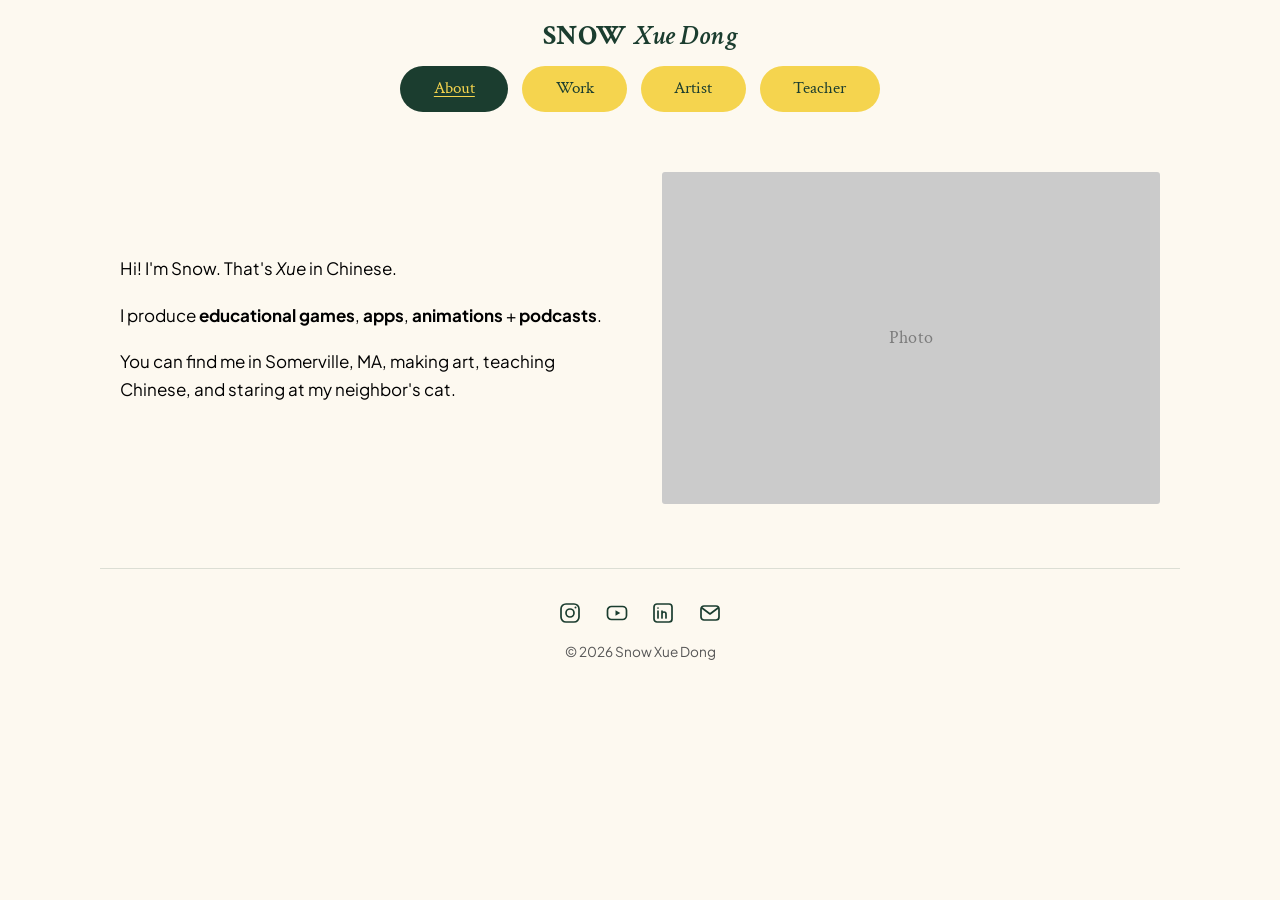
==== index.html @ c08f975c "Update index.html" ====
<!DOCTYPE html>
<html lang="en">
<head>
<meta charset="UTF-8">
<meta name="viewport" content="width=device-width, initial-scale=1.0">
<title>Snow Xue Dong — Producer</title>
<meta name="description" content="Snow Xue Dong — producer of educational games, animations, and podcasts for learners of all ages.">
<meta property="og:title" content="Snow Xue Dong — Producer">
<meta property="og:description" content="Snow Xue Dong — producer of educational games, animations, and podcasts for learners of all ages.">
<meta property="og:type" content="website">
<link rel="icon" href="assets/favicon.svg" type="image/svg+xml">
<link rel="preconnect" href="https://fonts.googleapis.com">
<link rel="preconnect" href="https://fonts.gstatic.com" crossorigin>
<link href="https://fonts.googleapis.com/css2?family=Crimson+Text:ital,wght@0,400;0,600;0,700;1,400;1,600;1,700&family=Plus+Jakarta+Sans:wght@400;500;600;700&display=swap" rel="stylesheet">
<link rel="stylesheet" href="assets/styles.css">
</head>
<body>

<header class="site-header" id="header">
  <a class="logo" href="index.html"><span class="logo-snow">SNOW</span> <span class="logo-name">Xue Dong</span></a>
  <nav class="nav">
    <a class="nav-btn" href="index.html">About</a>
    <a class="nav-btn" href="work.html">Work</a>
    <a class="nav-btn" href="artist.html">Artist</a>
    <a class="nav-btn" href="teacher.html">Teacher</a>
  </nav>
</header>

<main>
      <!-- This is the About page. Edit your bio text and swap the photo/LinkedIn placeholders. Full guide: README.md -->

    <div class="about-grid">
      <div class="about-bio">
        <p class="reveal">Hi! I'm Snow. That's <em>Xue</em> in Chinese.</p>
        <p class="reveal">I produce <strong>educational games</strong>, <strong>apps</strong>, <strong>animations</strong> + <strong>podcasts</strong>.</p>
        <p class="reveal">You can find me in Somerville, MA, making art, teaching Chinese, and staring at my neighbor's cat.</p>
      </div>
      <div class="reveal"><div class="ph ph-3x2"><span>Photo</span></div></div>
    </div>
</main>

<footer class="footer">
  <div class="socials">
    <a href="https://www.instagram.com/snowxuedong/" aria-label="Instagram" title="Instagram">
      <svg viewBox="0 0 24 24" fill="none" stroke="currentColor" stroke-width="1.7"><rect x="3" y="3" width="18" height="18" rx="5"/><circle cx="12" cy="12" r="4"/><circle cx="17.5" cy="6.5" r="1" fill="currentColor" stroke="none"/></svg>
    </a>
    <a href="https://www.youtube.com/@xuedong8486" aria-label="YouTube" title="YouTube">
      <svg viewBox="0 0 24 24" fill="none" stroke="currentColor" stroke-width="1.7"><rect x="2.5" y="5.5" width="19" height="13" rx="4"/><path d="M10.5 9.2v5.6l4.8-2.8z" fill="currentColor" stroke="none"/></svg>
    </a>
    <a href="https://www.linkedin.com/in/snow-xue-dong/" aria-label="LinkedIn" title="LinkedIn">
      <svg viewBox="0 0 24 24" fill="none" stroke="currentColor" stroke-width="1.7"><rect x="3" y="3" width="18" height="18" rx="3"/><path d="M7 10v7M7 7v.01M11 17v-4a2 2 0 0 1 4 0v4M11 17v-7" stroke-linecap="round"/></svg>
    </a>
    <a href="mailto:hello@xdcreates.com" aria-label="Email" title="Email">
      <svg viewBox="0 0 24 24" fill="none" stroke="currentColor" stroke-width="1.7"><rect x="3" y="5" width="18" height="14" rx="3"/><path d="M4 7l8 6 8-6" stroke-linecap="round" stroke-linejoin="round"/></svg>
    </a>
  </div>
  <p class="copyright">© 2026 Snow Xue Dong</p>
</footer>

<script src="assets/site.js"></script>
</body>
</html>
---- assets/styles.css ----
/* Snow Xue Dong — site styles. Colors & fonts live in the :root block at the top. */
:root{
    --bg:#FDF9F0;
    --green:#1B3D2F;
    --ink:#000000;
    --yellow:#F5D44E;
    --placeholder:#CBCBCB;
    --placeholder-label:#7C7C7C;
    --line:rgba(27,61,47,.14);
    --muted:#565656;
    --serif:'Crimson Text', Georgia, 'Times New Roman', serif;
    --sans:'Plus Jakarta Sans', system-ui, -apple-system, sans-serif;
    --maxw:1080px;
  }

  *{box-sizing:border-box;}
  html{scroll-behavior:smooth;}
  body{
    margin:0;
    background:var(--bg);
    color:var(--ink);
    font-family:var(--sans);
    font-size:17px;
    line-height:1.65;
    -webkit-font-smoothing:antialiased;
  }

  /* ---------- Header / nav ---------- */
  .site-header{
    position:sticky; top:0; z-index:50;
    background:var(--bg);
    padding:1.4rem 1.25rem 1.1rem;
    border-bottom:1px solid transparent;
    transition:border-color .3s ease, box-shadow .3s ease;
  }
  .site-header.scrolled{
    border-color:var(--line);
    box-shadow:0 2px 14px rgba(27,61,47,.05);
  }
  .logo{
    text-align:center;
    font-family:var(--serif);
    color:var(--green);
    font-size:1.75rem;
    letter-spacing:.01em;
    margin-bottom:1rem;
    line-height:1;
  }
  .logo-snow{font-weight:700;}
  .logo-name{font-style:italic; font-weight:600;}
  nav.nav{
    display:flex; flex-wrap:wrap; justify-content:center; gap:.85rem;
    max-width:var(--maxw); margin:0 auto;
  }
  .nav-btn{
    font-family:var(--serif); font-size:1.05rem;
    background:var(--yellow); color:var(--green);
    border:none; border-radius:999px;
    padding:.55rem 2.1rem; cursor:pointer;
    text-decoration:none; display:inline-block;
    transition:background .18s ease, color .18s ease;
  }
  .nav-btn:hover, .nav-btn.active{
    background:var(--green); color:var(--yellow);
    text-decoration:underline; text-underline-offset:3px;
  }
  .nav-btn:focus-visible{outline:3px solid var(--green); outline-offset:3px;}

  /* ---------- Layout ---------- */
  main{max-width:var(--maxw); margin:0 auto; padding:2.6rem 1.25rem 1rem;}

  h2.page-h{ font-family:var(--serif); color:var(--green); font-size:1.9rem; margin:0 0 1.4rem; }

  /* ---------- Placeholders (grey boxes) ---------- */
  .ph{
    background:var(--placeholder);
    display:flex; align-items:center; justify-content:center;
    color:var(--placeholder-label);
    font-family:var(--serif); font-size:1.15rem; letter-spacing:.02em;
    border-radius:3px; width:100%;
  }
  .ph-3x2{aspect-ratio:3/2;}
  .ph-4x3{aspect-ratio:4/3;}
  .ph-16x9{aspect-ratio:16/9;}
  .ph-banner{aspect-ratio:3.4/1;}
  .ph-video::after{content:"▶"; margin-left:.5rem; font-size:.9em;}

  /* ---------- About ---------- */
  .about-grid{
    display:grid; grid-template-columns:1fr 1fr; gap:2.75rem; align-items:center;
  }
  .about-bio p{margin:0 0 1.15rem;}
  .about-bio strong{font-weight:700;}
  .about-bio em{font-style:italic;}
  .linkedin-wrap{max-width:560px; margin:2.75rem auto 0;}

  /* ---------- Work (smart grid) ---------- */
  .work-grid{
    display:grid;
    grid-template-columns:repeat(auto-fill, minmax(min(100%,440px), 1fr));
    gap:2.4rem 2.6rem;
  }
  .work-card{display:flex; gap:1.4rem; align-items:flex-start;}
  .work-media{flex:0 0 40%; max-width:180px; display:flex; flex-direction:column; align-items:center;}
  .work-media .link-btn{margin-top:.7rem;}
  .work-info{flex:1; min-width:0;}

  /* carousel */
  .carousel{width:100%;}
  .viewport{overflow:hidden; border-radius:3px;}
  .track{display:flex; transition:transform .35s ease;}
  .slide{flex:0 0 100%;}
  .carousel-controls{display:flex; align-items:center; justify-content:center; gap:.7rem; margin-top:.6rem;}
  .arrow{background:none; border:none; padding:.2rem; cursor:pointer; display:inline-flex; line-height:0;}
  .arrow svg{width:12px; height:14px; display:block;}
  .arrow .tri{fill:#B2AB99; transition:fill .18s ease;}
  .arrow:hover .tri{fill:#1B3D2F;}
  .arrow:focus-visible{outline:2px solid var(--green); outline-offset:2px; border-radius:2px;}
  .dots{display:flex; align-items:center; gap:.4rem;}
  .dot{width:10px; height:10px; border-radius:50%; background:#B2AB99; border:none; padding:0; cursor:pointer; transition:background .18s ease;}
  .dot.active{background:#1B3D2F;}
  .dot:focus-visible{outline:2px solid var(--green); outline-offset:2px;}
  .work-title{font-family:var(--serif); font-weight:700; color:var(--green); font-size:1.45rem; margin:0 0 .7rem;}
  .spec{margin:0;}
  .spec-row{display:flex; gap:.6rem; margin-bottom:.5rem;}
  .spec-row dt{flex:0 0 5.7rem; font-weight:600; color:var(--muted); margin:0;}
  .spec-row dd{margin:0;}
  .spec-row ul{margin:0; padding-left:1.05rem;}
  .spec-row ul li{margin-bottom:.1rem;}

  .link-btn{
    display:inline-block; font-family:var(--serif); font-size:1rem;
    border:1.5px solid var(--green); color:var(--green); background:transparent;
    border-radius:999px; padding:.32rem 1.5rem; cursor:pointer; text-decoration:none;
    transition:background .18s ease, color .18s ease;
  }
  .link-btn:hover{background:var(--green); color:var(--bg); text-decoration:underline; text-underline-offset:3px;}
  .link-btn:focus-visible{outline:3px solid var(--green); outline-offset:3px;}

  /* ---------- Artist ---------- */
  .filters{display:flex; flex-wrap:wrap; gap:1.4rem; margin:-.4rem 0 1.9rem;}
  .filter-btn{
    background:none; border:none; cursor:pointer;
    font-family:var(--serif); font-size:1.1rem; color:var(--green);
    padding:.15rem 0; opacity:.55; transition:opacity .18s ease;
  }
  .filter-btn:hover{opacity:.85;}
  .filter-btn.active{opacity:1; text-decoration:underline; text-underline-offset:4px;}
  .filter-btn:focus-visible{outline:2px solid var(--green); outline-offset:3px;}

  .art-grid{
    display:grid;
    grid-template-columns:repeat(auto-fill, minmax(min(100%,300px), 1fr));
    gap:2.2rem 2rem;
    transition:opacity .26s ease;
  }
  .art-grid.fading{opacity:0;}
  .art-card{display:flex; flex-direction:column;}
  .art-desc{margin:.85rem 0 .55rem; background:#F0EBDD; padding:.7rem .85rem; border-radius:3px; font-size:.98rem;}
  .art-tags{display:flex; gap:.6rem; flex-wrap:wrap; margin-top:auto;}
  .art-tags span{font-size:.8rem; color:var(--muted); border:1px solid var(--line); border-radius:999px; padding:.12rem .7rem;}
  .yt-embed{position:relative; aspect-ratio:16/9; border-radius:3px; overflow:hidden; background:#000;}
  .yt-embed iframe{position:absolute; inset:0; width:100%; height:100%; display:block; border:0;}
  .yt-facade{
    position:absolute; inset:0; width:100%; height:100%; padding:0; border:0; cursor:pointer;
    background-color:#000; background-size:cover; background-position:center;
    display:flex; align-items:center; justify-content:center;
  }
  .yt-facade::before{content:""; position:absolute; inset:0; background:rgba(0,0,0,.16); transition:background .2s ease;}
  .yt-facade:hover::before, .yt-facade:focus-visible::before{background:rgba(0,0,0,.05);}
  .yt-play{
    position:relative; width:60px; height:42px; border-radius:11px; background:var(--green);
    display:flex; align-items:center; justify-content:center;
    transition:transform .2s ease; box-shadow:0 2px 10px rgba(0,0,0,.3);
  }
  .yt-facade:hover .yt-play{transform:scale(1.07);}
  .yt-play svg{width:18px; height:20px; margin-left:3px; display:block;}
  .yt-facade:focus-visible{outline:3px solid var(--green); outline-offset:2px;}

  /* ---------- Teacher (blog) ---------- */
  .posts{max-width:680px;}
  .post{margin-bottom:3rem;}
  .post-title{font-family:var(--serif); color:var(--green); font-size:1.6rem; margin:0 0 .25rem;}
  .post-meta{color:var(--muted); font-size:.9rem; margin:0 0 1.1rem;}
  .post p{margin:0 0 1.1rem;}
  .post .ph{margin:1.4rem 0;}

  /* ---------- Footer ---------- */
  .footer{
    max-width:var(--maxw); margin:3rem auto 0; padding:2rem 1.25rem 2.6rem;
    border-top:1px solid var(--line);
    display:flex; flex-direction:column; align-items:center; gap:1rem;
  }
  .socials{display:flex; gap:1.4rem;}
  .socials a{color:var(--green); display:inline-flex; transition:opacity .18s ease, transform .18s ease;}
  .socials a:hover{opacity:.65; transform:translateY(-2px);}
  .socials a:focus-visible{outline:2px solid var(--green); outline-offset:4px; border-radius:4px;}
  .socials svg{width:24px; height:24px;}
  .copyright{color:var(--muted); font-size:.85rem; margin:0;}

  /* ---------- Scroll reveal ---------- */
  .reveal{opacity:0; transform:translateY(16px); transition:opacity .6s ease, transform .6s ease;}
  .reveal.in{opacity:1; transform:none;}

  /* ---------- Responsive ---------- */
  @media (max-width:720px){
    body{font-size:16px;}
    .about-grid{grid-template-columns:1fr; gap:1.75rem;}
    .work-card{flex-direction:column;}
    .work-media{flex:none; max-width:100%; width:100%;}
    .work-media .ph{aspect-ratio:16/9;}
    .logo{font-size:1.5rem;}
    .nav-btn{padding:.5rem 1.5rem; font-size:1rem;}
    main{padding-top:2rem;}
  }

  @media (prefers-reduced-motion: reduce){
    *{transition:none !important; scroll-behavior:auto !important;}
    .reveal{opacity:1 !important; transform:none !important;}
  }

  /* ---------- Multi-page adjustments ---------- */
  .logo{display:block; text-decoration:none;}
  .ph{position:relative;}
  .ph > img{position:absolute; inset:0; width:100%; height:100%; object-fit:cover; display:block; border-radius:inherit;}
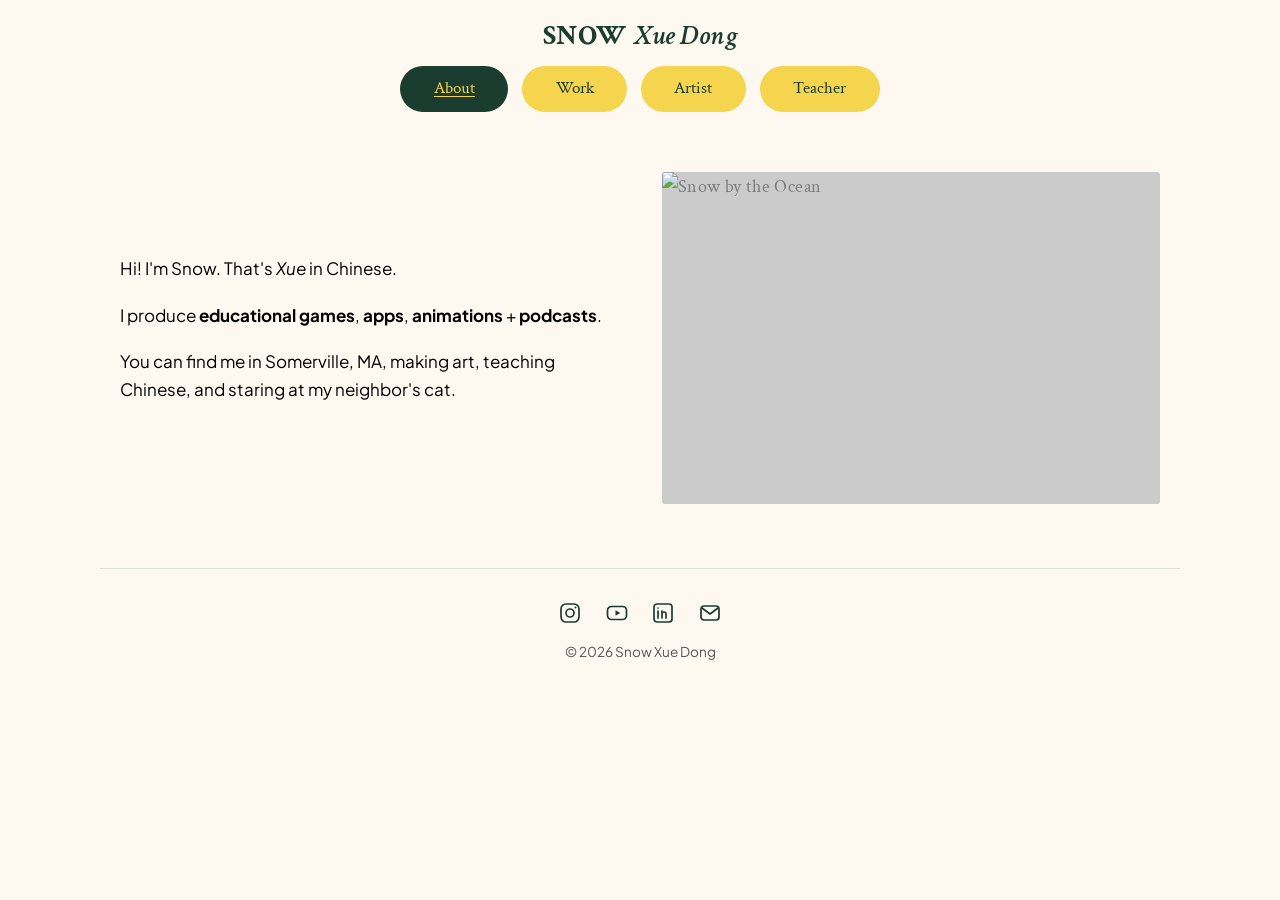
==== commit 98fd4947: "Update index.html" ====
--- a/index.html
+++ b/index.html
@@ -35,13 +35,13 @@
         <p class="reveal">I produce <strong>educational games</strong>, <strong>apps</strong>, <strong>animations</strong> + <strong>podcasts</strong>.</p>
         <p class="reveal">You can find me in Somerville, MA, making art, teaching Chinese, and staring at my neighbor's cat.</p>
       </div>
-      <div class="reveal"><div class="ph ph-3x2"><span>Photo</span></div></div>
+      <div class="reveal"><div class="ph ph-3x2"> <img src="images/my-photo.jpg" alt="Snow by the Ocean"></div></div>
     </div>
 </main>
 
 <footer class="footer">
   <div class="socials">
-    <a href="https://www.instagram.com/snowxuedong/" aria-label="Instagram" title="Instagram">
+    <a href="https://www.instagram.com/snowxuedong/"  target="_blank" rel="noopener noreferrer" aria-label="Instagram" title="Instagram">
       <svg viewBox="0 0 24 24" fill="none" stroke="currentColor" stroke-width="1.7"><rect x="3" y="3" width="18" height="18" rx="5"/><circle cx="12" cy="12" r="4"/><circle cx="17.5" cy="6.5" r="1" fill="currentColor" stroke="none"/></svg>
     </a>
     <a href="https://www.youtube.com/@xuedong8486" aria-label="YouTube" title="YouTube">
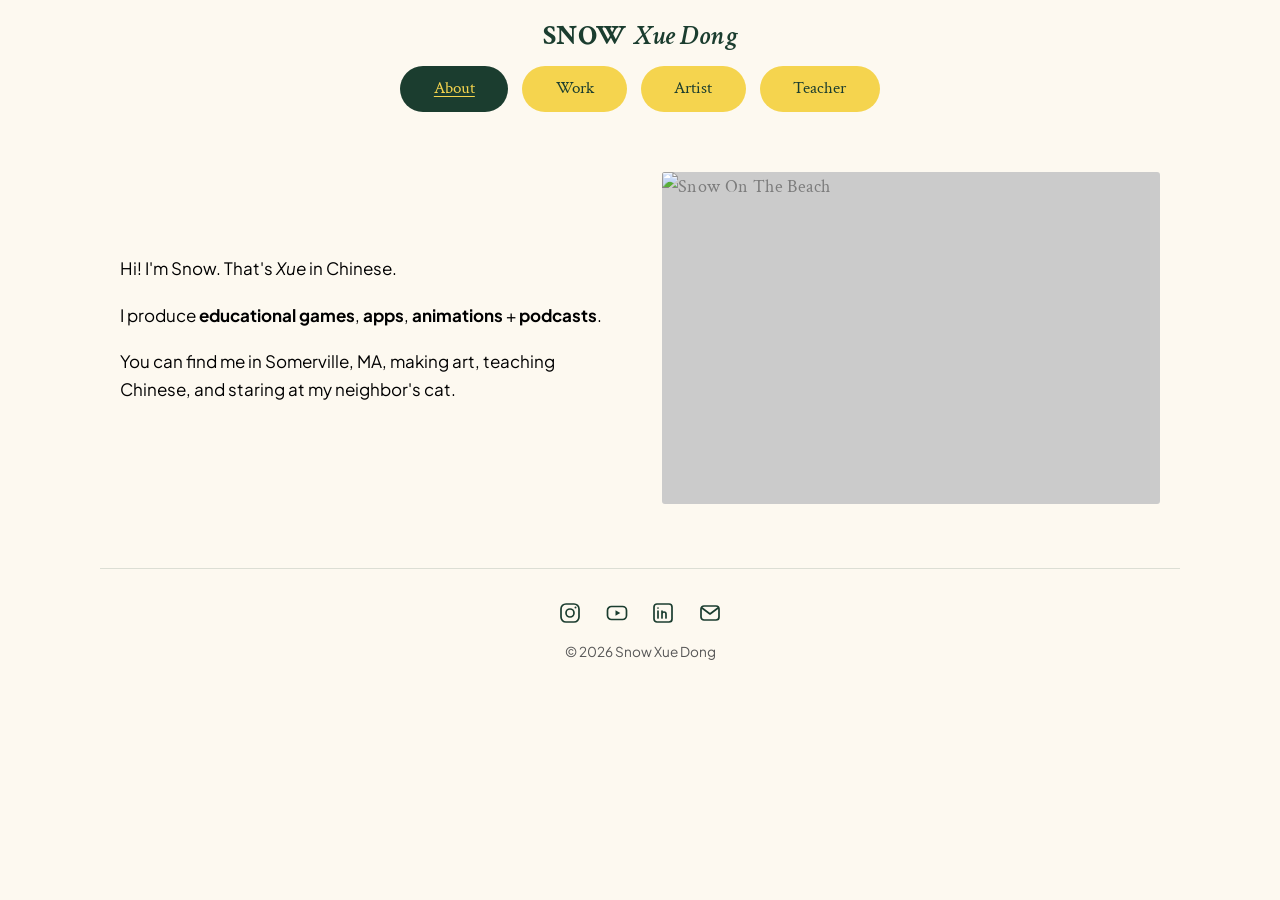
==== commit 66248605: "Update index.html" ====
--- a/index.html
+++ b/index.html
@@ -35,7 +35,7 @@
         <p class="reveal">I produce <strong>educational games</strong>, <strong>apps</strong>, <strong>animations</strong> + <strong>podcasts</strong>.</p>
         <p class="reveal">You can find me in Somerville, MA, making art, teaching Chinese, and staring at my neighbor's cat.</p>
       </div>
-      <div class="reveal"><div class="ph ph-3x2"> <img src="images/my-photo.jpg" alt="Snow by the Ocean"></div></div>
+      <div class="reveal"><div class="ph ph-3x2"> <img src="images/my-photo.jpg" alt="Snow On The Beach"></div></div>
     </div>
 </main>
 
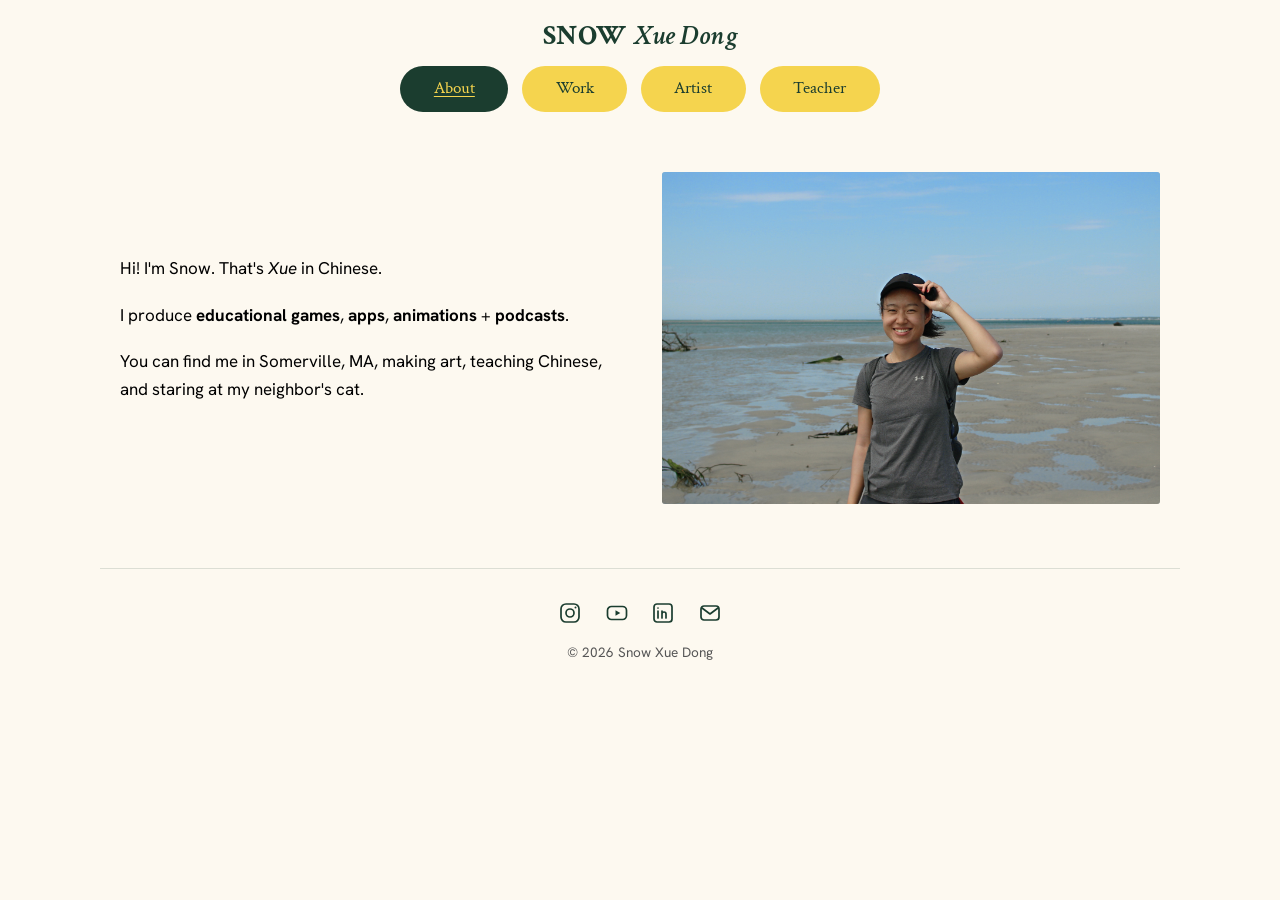
==== commit 32aeace1: "Switch body text to Hanken Grotesk; Work page text edits - Body font: Hanken Grotesk (labels stay Pl" ====
--- a/index.html
+++ b/index.html
@@ -11,7 +11,7 @@
 <link rel="icon" href="assets/favicon.svg" type="image/svg+xml">
 <link rel="preconnect" href="https://fonts.googleapis.com">
 <link rel="preconnect" href="https://fonts.gstatic.com" crossorigin>
-<link href="https://fonts.googleapis.com/css2?family=Crimson+Text:ital,wght@0,400;0,600;0,700;1,400;1,600;1,700&family=Plus+Jakarta+Sans:wght@400;500;600;700&display=swap" rel="stylesheet">
+<link href="https://fonts.googleapis.com/css2?family=Crimson+Text:ital,wght@0,400;0,600;0,700;1,400;1,600;1,700&family=Plus+Jakarta+Sans:wght@400;500;600;700&family=Hanken+Grotesk:wght@400;500;600;700&display=swap" rel="stylesheet">
 <link rel="stylesheet" href="assets/styles.css">
 </head>
 <body>
--- a/assets/styles.css
+++ b/assets/styles.css
@@ -10,6 +10,7 @@
     --muted:#565656;
     --serif:'Crimson Text', Georgia, 'Times New Roman', serif;
     --sans:'Plus Jakarta Sans', system-ui, -apple-system, sans-serif;
+    --body:'Hanken Grotesk', system-ui, -apple-system, sans-serif;
     --maxw:1080px;
   }
 
@@ -19,7 +20,7 @@
     margin:0;
     background:var(--bg);
     color:var(--ink);
-    font-family:var(--sans);
+    font-family:var(--body);
     font-size:17px;
     line-height:1.65;
     -webkit-font-smoothing:antialiased;
@@ -58,7 +59,7 @@
     border:none; border-radius:999px;
     padding:.55rem 2.1rem; cursor:pointer;
     text-decoration:none; display:inline-block;
-    transition:background .18s ease, color .18s ease;
+    transition:background .18s ease, color .18s ease, scale .12s ease;
   }
   .nav-btn:hover, .nav-btn.active{
     background:var(--green); color:var(--yellow);
@@ -101,8 +102,16 @@
     gap:2.4rem 2.6rem;
   }
   .work-card{display:flex; gap:1.4rem; align-items:flex-start;}
-  .work-media{flex:0 0 40%; max-width:180px; display:flex; flex-direction:column; align-items:center;}
+  .work-media{flex:0 0 42%; max-width:220px; display:flex; flex-direction:column; align-items:center;}
   .work-media .link-btn{margin-top:.7rem;}
+  /* Work images sit whole inside a fixed 4:3 frame (no cropping), on a dark green mat */
+  .work-media .ph:has(> img){background:var(--green); box-shadow:inset 0 0 0 1px var(--line);}
+  .work-media .ph > img{object-fit:contain;}
+  /* Hover (mouse only): frame lifts up-left, revealing a flat yellow offset behind it */
+  @media (hover:hover){
+    .work-media .viewport{transition:transform .2s ease, box-shadow .2s ease;}
+    .work-media .viewport:hover{transform:translate(-4px,-4px); box-shadow:4px 4px 0 var(--yellow);}
+  }
   .work-info{flex:1; min-width:0;}
 
   /* carousel */
@@ -111,38 +120,101 @@
   .track{display:flex; transition:transform .35s ease;}
   .slide{flex:0 0 100%;}
   .carousel-controls{display:flex; align-items:center; justify-content:center; gap:.7rem; margin-top:.6rem;}
-  .arrow{background:none; border:none; padding:.2rem; cursor:pointer; display:inline-flex; line-height:0;}
+  .arrow{background:none; border:none; padding:.2rem; cursor:pointer; display:inline-flex; line-height:0; transition:scale .12s ease;}
   .arrow svg{width:12px; height:14px; display:block;}
   .arrow .tri{fill:#B2AB99; transition:fill .18s ease;}
   .arrow:hover .tri{fill:#1B3D2F;}
   .arrow:focus-visible{outline:2px solid var(--green); outline-offset:2px; border-radius:2px;}
   .dots{display:flex; align-items:center; gap:.4rem;}
-  .dot{width:10px; height:10px; border-radius:50%; background:#B2AB99; border:none; padding:0; cursor:pointer; transition:background .18s ease;}
+  .dot{width:10px; height:10px; border-radius:50%; background:#B2AB99; border:none; padding:0; cursor:pointer; transition:background .18s ease, scale .12s ease;}
   .dot.active{background:#1B3D2F;}
   .dot:focus-visible{outline:2px solid var(--green); outline-offset:2px;}
-  .work-title{font-family:var(--serif); font-weight:700; color:var(--green); font-size:1.45rem; margin:0 0 .7rem;}
-  .spec{margin:0;}
+  .work-title{font-family:var(--serif); font-weight:700; color:var(--green); font-size:1.45rem; line-height:1.2; margin:-.1rem 0 .8rem;}
+  .spec{margin:0; line-height:1.25;}
   .spec-row{display:flex; gap:.6rem; margin-bottom:.5rem;}
-  .spec-row dt{flex:0 0 5.7rem; font-weight:600; color:var(--muted); margin:0;}
+  .spec-row dt{flex:0 0 5rem; font-family:var(--sans); font-weight:700; color:var(--muted); margin:0;}
   .spec-row dd{margin:0;}
   .spec-row ul{margin:0; padding-left:1.05rem;}
   .spec-row ul li{margin-bottom:.1rem;}
+  .spec-row dd a{color:var(--green); text-underline-offset:3px;}
 
   .link-btn{
     display:inline-block; font-family:var(--serif); font-size:1rem;
     border:1.5px solid var(--green); color:var(--green); background:transparent;
-    border-radius:999px; padding:.32rem 1.5rem; cursor:pointer; text-decoration:none;
-    transition:background .18s ease, color .18s ease;
+    border-radius:999px; padding:.32rem 1.5rem; cursor:pointer; text-decoration:none; text-align:center;
+    transition:background .18s ease, color .18s ease, scale .12s ease;
   }
   .link-btn:hover{background:var(--green); color:var(--bg); text-decoration:underline; text-underline-offset:3px;}
   .link-btn:focus-visible{outline:3px solid var(--green); outline-offset:3px;}
+
+  /* ---------- Lightbox (click a Work image to enlarge) ---------- */
+  .work-media .slide img{cursor:zoom-in;}
+  .work-media .slide img:focus-visible{outline:3px solid var(--yellow); outline-offset:-3px;}
+  html.lb-open{overflow:hidden;}
+  /* Touch screens: corner expand icon + slight press effect (desktop gets the zoom cursor + hover lift) */
+  .zoom-hint{display:none;}
+  @media (hover:none){
+    .work-media .viewport{position:relative; transition:transform .12s ease;}
+    .work-media .viewport:active{transform:scale(.97);}
+    .zoom-hint{
+      display:flex; align-items:center; justify-content:center;
+      position:absolute; right:8px; bottom:8px; width:28px; height:28px; border-radius:50%;
+      background:var(--bg); color:var(--green); box-shadow:0 1px 3px rgba(0,0,0,.18); pointer-events:none;
+    }
+    .zoom-hint svg{width:14px; height:14px;}
+  }
+  .lightbox{
+    border:none; padding:0; margin:0; background:transparent;
+    width:100vw; height:100vh; height:100dvh; max-width:none; max-height:none;
+    display:none; align-items:center; justify-content:center; gap:1rem;
+  }
+  .lightbox[open]{display:flex; animation:lb-in .2s ease;}
+  .lightbox::backdrop{background:rgba(16,36,28,.88);}
+  @keyframes lb-in{from{opacity:0;} to{opacity:1;}}
+  .lb-figure{margin:0; display:flex; flex-direction:column; align-items:center; max-width:min(1100px, 82vw);}
+  .lb-img{display:block; max-width:100%; max-height:76vh; max-height:76dvh; object-fit:contain; border-radius:3px; background:var(--green);}
+  .lb-caption{color:var(--bg); font-size:1rem; line-height:1.5; text-align:center; margin-top:.9rem; max-width:60ch;}
+  .lb-caption:empty{display:none;}
+  .lb-count{color:var(--bg); opacity:.6; font-size:.85rem; margin:.35rem 0 0;}
+  .lb-count:empty{display:none;}
+  .lb-arrow, .lb-close{background:none; border:none; cursor:pointer; color:var(--bg); padding:.6rem; line-height:0; transition:scale .12s ease;}
+  .lb-arrow svg{width:18px; height:21px;}
+  .lb-arrow .tri{fill:var(--bg); opacity:.7; transition:opacity .18s ease, fill .18s ease;}
+  .lb-arrow:hover .tri{opacity:1; fill:var(--yellow);}
+  .lightbox.single .lb-arrow{visibility:hidden;}
+  .lb-close{position:absolute; top:.6rem; right:.9rem; font-size:2.2rem; line-height:1; font-family:var(--serif); opacity:.8; transition:opacity .18s ease, color .18s ease, scale .12s ease;}
+  .lb-close:hover{opacity:1; color:var(--yellow);}
+  .lb-arrow:focus-visible, .lb-close:focus-visible{outline:2px solid var(--yellow); outline-offset:2px; border-radius:2px;}
+  @media (max-width:720px){
+    .lightbox{gap:0;}
+    .lb-figure{max-width:100%; padding:0 .5rem;}
+    .lb-img{max-height:66vh; max-height:66dvh;}
+    .lb-arrow{position:absolute; bottom:1.2rem;}
+    .lb-prev{left:22%;} .lb-next{right:22%;}
+  }
+  @media (prefers-reduced-motion: reduce){ .lightbox[open]{animation:none;} }
+
+  /* ---------- External-link arrow (↗), added by site.js ---------- */
+  .ext-glue, .nowrap{white-space:nowrap;}
+  .ext-icon{
+    display:inline-block; width:.62em; height:.62em; margin-left:.3em; vertical-align:.02em;
+    background-color:currentColor;
+    -webkit-mask:url("data:image/svg+xml,%3Csvg xmlns='http://www.w3.org/2000/svg' viewBox='0 0 24 24' fill='none' stroke='black' stroke-width='2.4' stroke-linecap='round' stroke-linejoin='round'%3E%3Cpath d='M7 17L17 7M8 7h9v9'/%3E%3C/svg%3E") center/contain no-repeat;
+            mask:url("data:image/svg+xml,%3Csvg xmlns='http://www.w3.org/2000/svg' viewBox='0 0 24 24' fill='none' stroke='black' stroke-width='2.4' stroke-linecap='round' stroke-linejoin='round'%3E%3Cpath d='M7 17L17 7M8 7h9v9'/%3E%3C/svg%3E") center/contain no-repeat;
+  }
+  .link-btn .ext-icon{width:.7em; height:.7em; margin-left:.35em;}
+  .sr-only{position:absolute; width:1px; height:1px; padding:0; margin:-1px; overflow:hidden; clip:rect(0,0,0,0); white-space:nowrap; border:0;}
+
+  /* ---------- Press effect: buttons shrink slightly while pressed ---------- */
+  .nav-btn:active, .link-btn:active, .arrow:active, .dot:active, .filter-btn:active,
+  .lb-arrow:active, .lb-close:active, .socials a:active{scale:.94;}
 
   /* ---------- Artist ---------- */
   .filters{display:flex; flex-wrap:wrap; gap:1.4rem; margin:-.4rem 0 1.9rem;}
   .filter-btn{
     background:none; border:none; cursor:pointer;
     font-family:var(--serif); font-size:1.1rem; color:var(--green);
-    padding:.15rem 0; opacity:.55; transition:opacity .18s ease;
+    padding:.15rem 0; opacity:.55; transition:opacity .18s ease, scale .12s ease;
   }
   .filter-btn:hover{opacity:.85;}
   .filter-btn.active{opacity:1; text-decoration:underline; text-underline-offset:4px;}
@@ -192,7 +264,7 @@
     display:flex; flex-direction:column; align-items:center; gap:1rem;
   }
   .socials{display:flex; gap:1.4rem;}
-  .socials a{color:var(--green); display:inline-flex; transition:opacity .18s ease, transform .18s ease;}
+  .socials a{color:var(--green); display:inline-flex; transition:opacity .18s ease, transform .18s ease, scale .12s ease;}
   .socials a:hover{opacity:.65; transform:translateY(-2px);}
   .socials a:focus-visible{outline:2px solid var(--green); outline-offset:4px; border-radius:4px;}
   .socials svg{width:24px; height:24px;}
@@ -208,9 +280,13 @@
     .about-grid{grid-template-columns:1fr; gap:1.75rem;}
     .work-card{flex-direction:column;}
     .work-media{flex:none; max-width:100%; width:100%;}
-    .work-media .ph{aspect-ratio:16/9;}
+    /* Small screens: project title sits above the image */
+    .work-info{display:contents;}
+    .work-title{order:-1; margin:0 0 -.4rem;}
     .logo{font-size:1.5rem;}
-    .nav-btn{padding:.5rem 1.5rem; font-size:1rem;}
+    /* Small screens: keep all four nav buttons on one row, sharing the width equally */
+    nav.nav{flex-wrap:nowrap; gap:.45rem;}
+    .nav-btn{flex:1 1 0; min-width:0; max-width:8.5rem; text-align:center; padding:.5rem .3rem; font-size:clamp(.9rem, 4.2vw, 1rem); white-space:nowrap;}
     main{padding-top:2rem;}
   }
 
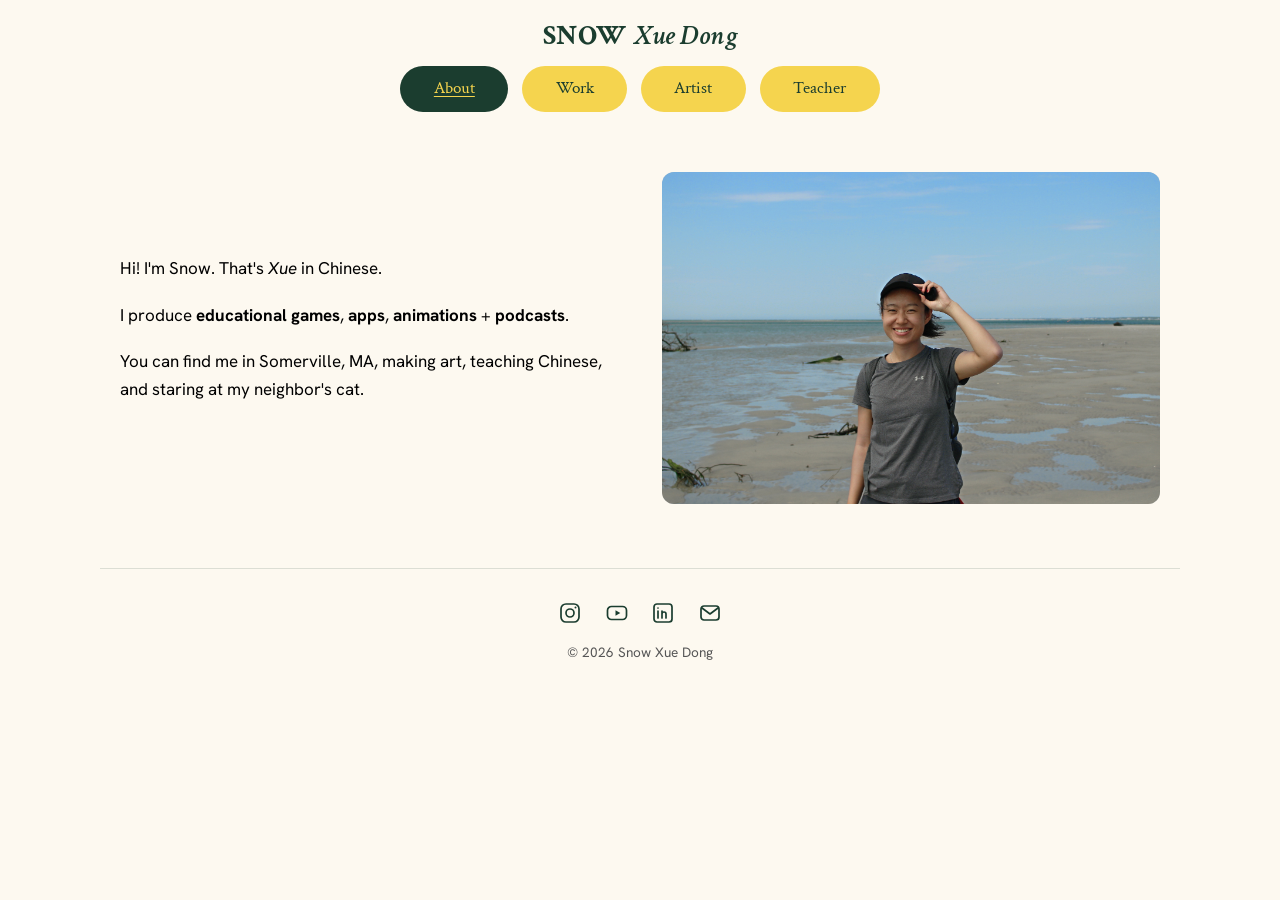
==== commit 07ce1a04: "Add "My thoughts" section inside each Work See more panel - Outline pill toggle (Crimson Text, ◀ tri" ====
--- a/index.html
+++ b/index.html
@@ -11,7 +11,7 @@
 <link rel="icon" href="assets/favicon.svg" type="image/svg+xml">
 <link rel="preconnect" href="https://fonts.googleapis.com">
 <link rel="preconnect" href="https://fonts.gstatic.com" crossorigin>
-<link href="https://fonts.googleapis.com/css2?family=Crimson+Text:ital,wght@0,400;0,600;0,700;1,400;1,600;1,700&family=Plus+Jakarta+Sans:wght@400;500;600;700&family=Hanken+Grotesk:wght@400;500;600;700&display=swap" rel="stylesheet">
+<link href="https://fonts.googleapis.com/css2?family=Crimson+Text:ital,wght@0,400;0,600;0,700;1,400;1,600;1,700&family=Plus+Jakarta+Sans:wght@400;500;600;700&family=Hanken+Grotesk:ital,wght@0,400;0,500;0,600;0,700;1,400&display=swap" rel="stylesheet">
 <link rel="stylesheet" href="assets/styles.css">
 </head>
 <body>
--- a/assets/styles.css
+++ b/assets/styles.css
@@ -1,6 +1,7 @@
 /* Snow Xue Dong — site styles. Colors & fonts live in the :root block at the top. */
 :root{
     --bg:#FDF9F0;
+    --mat:#F2ECDF;   /* fills the space around images that aren't 4:3 */
     --green:#1B3D2F;
     --ink:#000000;
     --yellow:#F5D44E;
@@ -12,6 +13,7 @@
     --sans:'Plus Jakarta Sans', system-ui, -apple-system, sans-serif;
     --body:'Hanken Grotesk', system-ui, -apple-system, sans-serif;
     --maxw:1080px;
+    --radius:12px;   /* rounded corners on every image frame */
   }
 
   *{box-sizing:border-box;}
@@ -78,7 +80,7 @@
     display:flex; align-items:center; justify-content:center;
     color:var(--placeholder-label);
     font-family:var(--serif); font-size:1.15rem; letter-spacing:.02em;
-    border-radius:3px; width:100%;
+    border-radius:var(--radius); width:100%;
   }
   .ph-3x2{aspect-ratio:3/2;}
   .ph-4x3{aspect-ratio:4/3;}
@@ -95,28 +97,75 @@
   .about-bio em{font-style:italic;}
   .linkedin-wrap{max-width:560px; margin:2.75rem auto 0;}
 
-  /* ---------- Work (smart grid) ---------- */
-  .work-grid{
-    display:grid;
-    grid-template-columns:repeat(auto-fill, minmax(min(100%,440px), 1fr));
-    gap:2.4rem 2.6rem;
-  }
-  .work-card{display:flex; gap:1.4rem; align-items:flex-start;}
-  .work-media{flex:0 0 42%; max-width:220px; display:flex; flex-direction:column; align-items:center;}
-  .work-media .link-btn{margin-top:.7rem;}
-  /* Work images sit whole inside a fixed 4:3 frame (no cropping), on a dark green mat */
-  .work-media .ph:has(> img){background:var(--green); box-shadow:inset 0 0 0 1px var(--line);}
+  /* ---------- Work: one project per row (image | details), "See more" panel below ---------- */
+  .work-grid{display:flex; flex-direction:column; gap:3.5rem;}
+  .work-card{display:grid; grid-template-columns:minmax(0, 460px) minmax(0, 1fr); column-gap:3rem; align-items:start;}
+  .work-media{align-self:stretch; display:flex; flex-direction:column; align-items:center;}
+  .work-media .carousel{margin-bottom:1rem;}   /* space between the image/nav and "See more" */
+  .work-info{display:flex; flex-direction:column; align-items:flex-start; min-width:0;}
+  .work-links{display:flex; flex-wrap:wrap; gap:.75rem 1.1rem; margin:1.1rem 0 0;}
+  .work-links:empty{display:none;}
+
+  /* "See more" toggle: yellow pill, flips colors on hover; open = green tab with square bottom corners */
+  .more-btn{
+    margin-top:auto; align-self:flex-start; position:relative; z-index:1;   /* sits under the image, left-aligned; drops to the row's bottom if the details run taller */
+    display:inline-flex; align-items:center; gap:.55rem;
+    font-family:var(--serif); font-size:1.15rem; line-height:1;
+    background:var(--yellow); color:var(--green); border:none; cursor:pointer;
+    border-radius:999px; padding:.7rem 1.5rem;
+    transition:background .18s ease, color .18s ease, border-radius .18s ease, scale .12s ease;
+  }
+  .more-tri{width:11px; height:13px; fill:currentColor; transition:transform .2s ease;}
+  .more-btn:hover, .more-btn[aria-expanded="true"]{background:var(--green); color:var(--yellow);}
+  .more-btn[aria-expanded="true"]{border-radius:1.4rem 1.4rem 0 0; margin-bottom:-8px;}   /* panel tucks ~5px under the tab */
+  .more-btn[aria-expanded="true"] .more-tri{transform:rotate(90deg);}
+  .more-btn:active{scale:.94;}
+  .more-btn[aria-expanded="true"]:active{scale:1;}
+  .more-btn:focus-visible{outline:3px solid var(--green); outline-offset:3px;}
+
+  /* Expanded panel: pale yellow, dotted dark-green border, spans the whole card */
+  .work-more{
+    grid-column:1 / -1;
+    background:#FCF0C8; border:3px dotted var(--green); border-radius:calc(var(--radius) + 4px);
+    padding:1.8rem 2.2rem 1.4rem; color:var(--green);
+  }
+  .work-more[hidden]{display:none;}
+  .work-more p{margin:0 0 1.1rem; line-height:1.55;}
+  .spec-more{margin-top:1.4rem;}
+  .work-more p + .spec-more, .work-more > .spec-more:first-child{margin-top:.2rem;}
+  .spec-more .spec-row{margin-bottom:.8rem;}
+  .spec-more .spec-row dt{flex:0 0 8.5rem; color:var(--green);}
+
+  /* "My thoughts": right-aligned outline pill inside the panel; opens a lighter yellow box */
+  .thoughts{display:flex; flex-direction:column; margin-top:.4rem;}
+  .thoughts-btn{
+    align-self:flex-end; margin-right:3.5rem; display:inline-flex; align-items:center; gap:.5rem;
+    position:relative; z-index:1;
+    font-family:var(--serif); font-size:1.1rem; line-height:1;
+    background:var(--bg); color:var(--green); border:1.5px solid var(--green); border-radius:999px;
+    padding:.5rem 1.2rem; cursor:pointer;
+    transition:background .18s ease, color .18s ease, scale .12s ease;
+  }
+  .thoughts-btn:hover, .thoughts-btn[aria-expanded="true"]{background:var(--green); color:var(--yellow);}
+  .thoughts-btn[aria-expanded="true"] .more-tri{transform:rotate(-90deg);}   /* ◀ turns to point down when open */
+  .thoughts-btn:active{scale:.94;}
+  .thoughts-btn:focus-visible{outline:3px solid var(--green); outline-offset:3px;}
+  .thoughts-body{background:#275844; color:#fff; font-style:italic; border-radius:34px; padding:3rem 1.8rem 3.3rem; margin:-1.5rem 3.5rem 3.5rem;}   /* pulled up so the button overlaps its top edge */
+  .thoughts-body[hidden]{display:none;}
+  .thoughts-body p{margin:0 0 .8rem;}
+  .thoughts-body p:last-child{margin-bottom:0;}
+  /* Work images sit whole inside a fixed 4:3 frame (no cropping), on a soft beige mat */
+  .work-media .ph:has(> img){background:var(--mat); box-shadow:inset 0 0 0 1px var(--line);}
   .work-media .ph > img{object-fit:contain;}
   /* Hover (mouse only): frame lifts up-left, revealing a flat yellow offset behind it */
   @media (hover:hover){
     .work-media .viewport{transition:transform .2s ease, box-shadow .2s ease;}
     .work-media .viewport:hover{transform:translate(-4px,-4px); box-shadow:4px 4px 0 var(--yellow);}
   }
-  .work-info{flex:1; min-width:0;}
 
   /* carousel */
   .carousel{width:100%;}
-  .viewport{overflow:hidden; border-radius:3px;}
+  .viewport{overflow:hidden; border-radius:var(--radius);}
   .track{display:flex; transition:transform .35s ease;}
   .slide{flex:0 0 100%;}
   .carousel-controls{display:flex; align-items:center; justify-content:center; gap:.7rem; margin-top:.6rem;}
@@ -130,6 +179,7 @@
   .dot.active{background:#1B3D2F;}
   .dot:focus-visible{outline:2px solid var(--green); outline-offset:2px;}
   .work-title{font-family:var(--serif); font-weight:700; color:var(--green); font-size:1.45rem; line-height:1.2; margin:-.1rem 0 .8rem;}
+  .work-summary{font-family:var(--serif); font-style:italic; font-size:21px; line-height:1.15; color:var(--ink); margin:-.2rem 0 .9rem; text-align:left;}
   .spec{margin:0; line-height:1.25;}
   .spec-row{display:flex; gap:.6rem; margin-bottom:.5rem;}
   .spec-row dt{flex:0 0 5rem; font-family:var(--sans); font-weight:700; color:var(--muted); margin:0;}
@@ -172,7 +222,7 @@
   .lightbox::backdrop{background:rgba(16,36,28,.88);}
   @keyframes lb-in{from{opacity:0;} to{opacity:1;}}
   .lb-figure{margin:0; display:flex; flex-direction:column; align-items:center; max-width:min(1100px, 82vw);}
-  .lb-img{display:block; max-width:100%; max-height:76vh; max-height:76dvh; object-fit:contain; border-radius:3px; background:var(--green);}
+  .lb-img{display:block; max-width:100%; max-height:76vh; max-height:76dvh; object-fit:contain; border-radius:var(--radius); background:var(--green);}
   .lb-caption{color:var(--bg); font-size:1rem; line-height:1.5; text-align:center; margin-top:.9rem; max-width:60ch;}
   .lb-caption:empty{display:none;}
   .lb-count{color:var(--bg); opacity:.6; font-size:.85rem; margin:.35rem 0 0;}
@@ -231,7 +281,7 @@
   .art-desc{margin:.85rem 0 .55rem; background:#F0EBDD; padding:.7rem .85rem; border-radius:3px; font-size:.98rem;}
   .art-tags{display:flex; gap:.6rem; flex-wrap:wrap; margin-top:auto;}
   .art-tags span{font-size:.8rem; color:var(--muted); border:1px solid var(--line); border-radius:999px; padding:.12rem .7rem;}
-  .yt-embed{position:relative; aspect-ratio:16/9; border-radius:3px; overflow:hidden; background:#000;}
+  .yt-embed{position:relative; aspect-ratio:16/9; border-radius:var(--radius); overflow:hidden; background:#000;}
   .yt-embed iframe{position:absolute; inset:0; width:100%; height:100%; display:block; border:0;}
   .yt-facade{
     position:absolute; inset:0; width:100%; height:100%; padding:0; border:0; cursor:pointer;
@@ -278,11 +328,20 @@
   @media (max-width:720px){
     body{font-size:16px;}
     .about-grid{grid-template-columns:1fr; gap:1.75rem;}
-    .work-card{flex-direction:column;}
-    .work-media{flex:none; max-width:100%; width:100%;}
-    /* Small screens: project title sits above the image */
+    /* Small screens: stack everything; project title sits above the image */
+    .work-card{display:flex; flex-direction:column; gap:1rem;}
+    .work-media{display:contents;}
+    .work-media .carousel{margin-bottom:0;}
     .work-info{display:contents;}
-    .work-title{order:-1; margin:0 0 -.4rem;}
+    .work-title{order:-1; margin:0 0 -.2rem;}
+    .work-summary{order:-1; margin:0 0 .2rem;}
+    .work-links{margin:.2rem 0 .3rem;}
+    .more-btn{margin-top:0; order:1;}
+    .work-more{order:2;}
+    .work-more{padding:1.4rem 1.2rem 1rem; margin-top:-1rem;}
+    .spec-more .spec-row dt{flex-basis:6.5rem;}
+    .thoughts-body{margin-left:.6rem; margin-right:.6rem; padding:1.9rem 1.2rem 1.1rem;}
+    .thoughts-btn{margin-right:1.4rem;}
     .logo{font-size:1.5rem;}
     /* Small screens: keep all four nav buttons on one row, sharing the width equally */
     nav.nav{flex-wrap:nowrap; gap:.45rem;}
